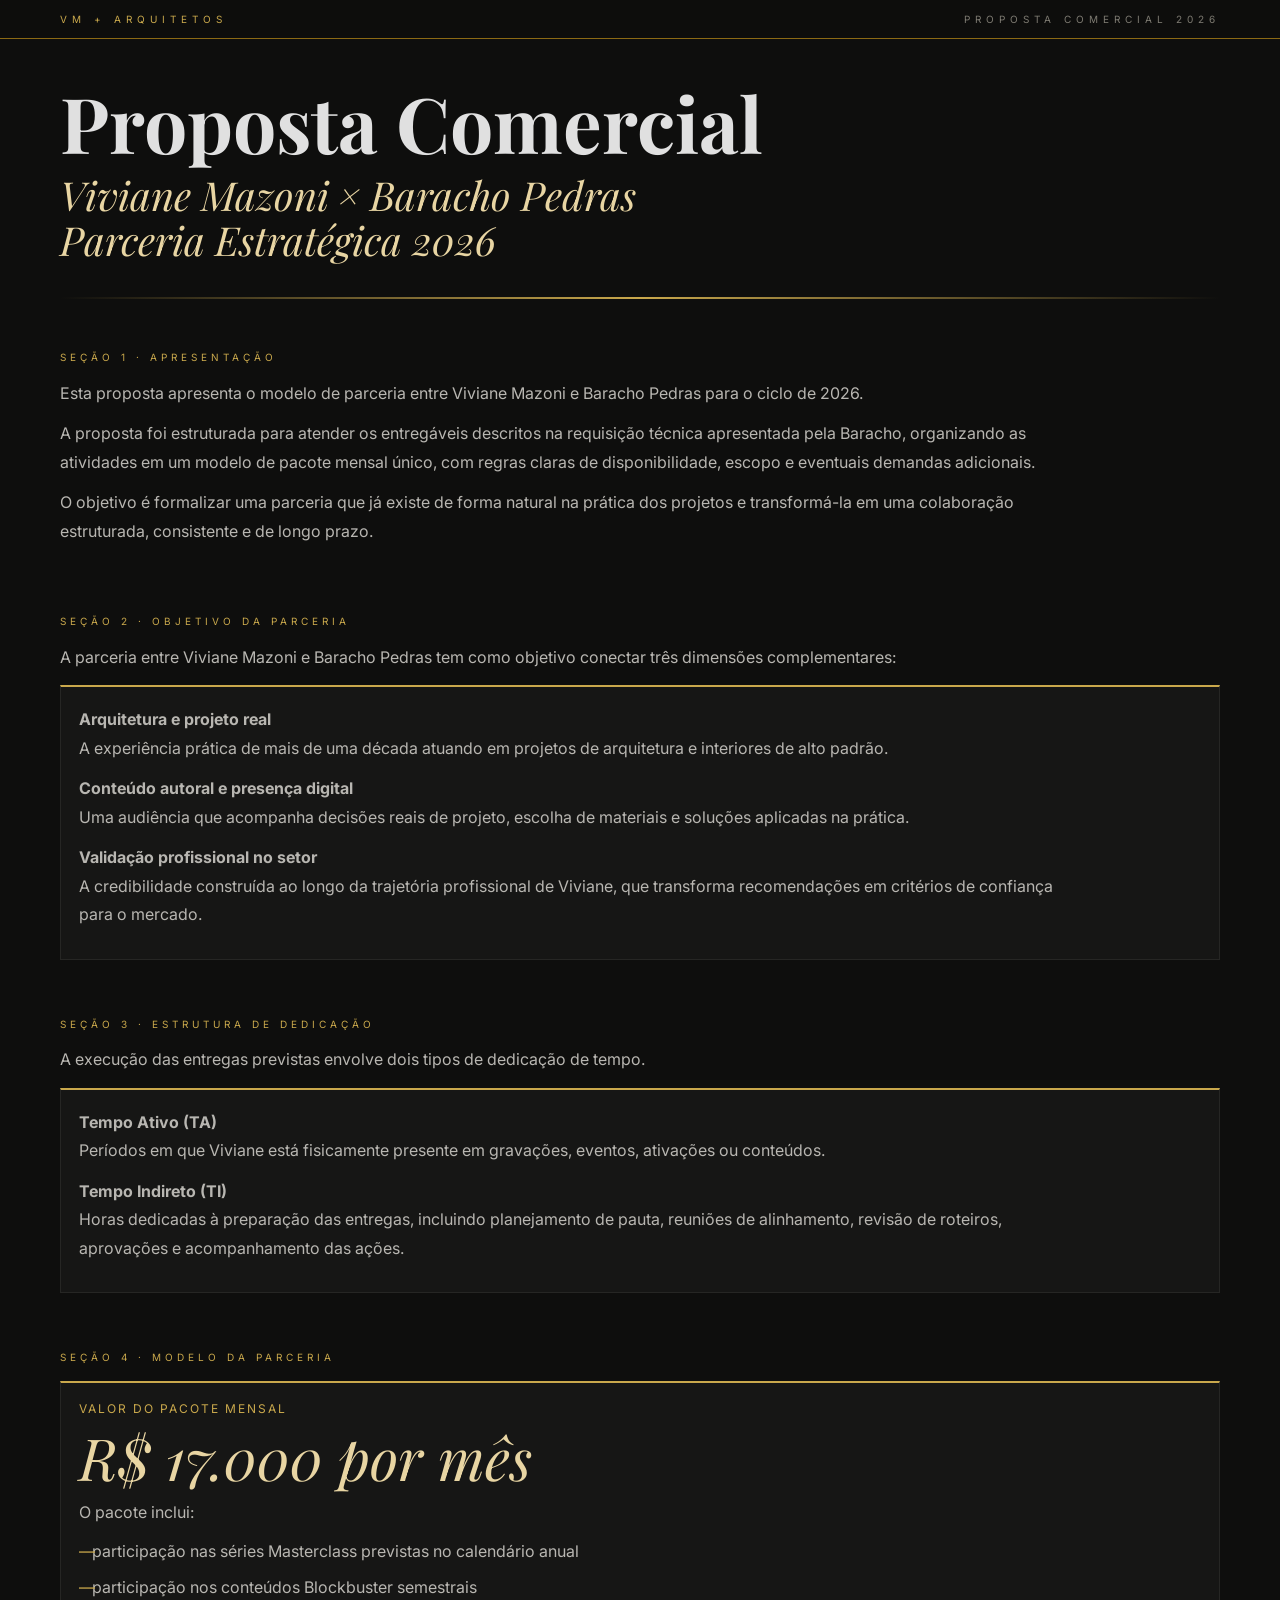
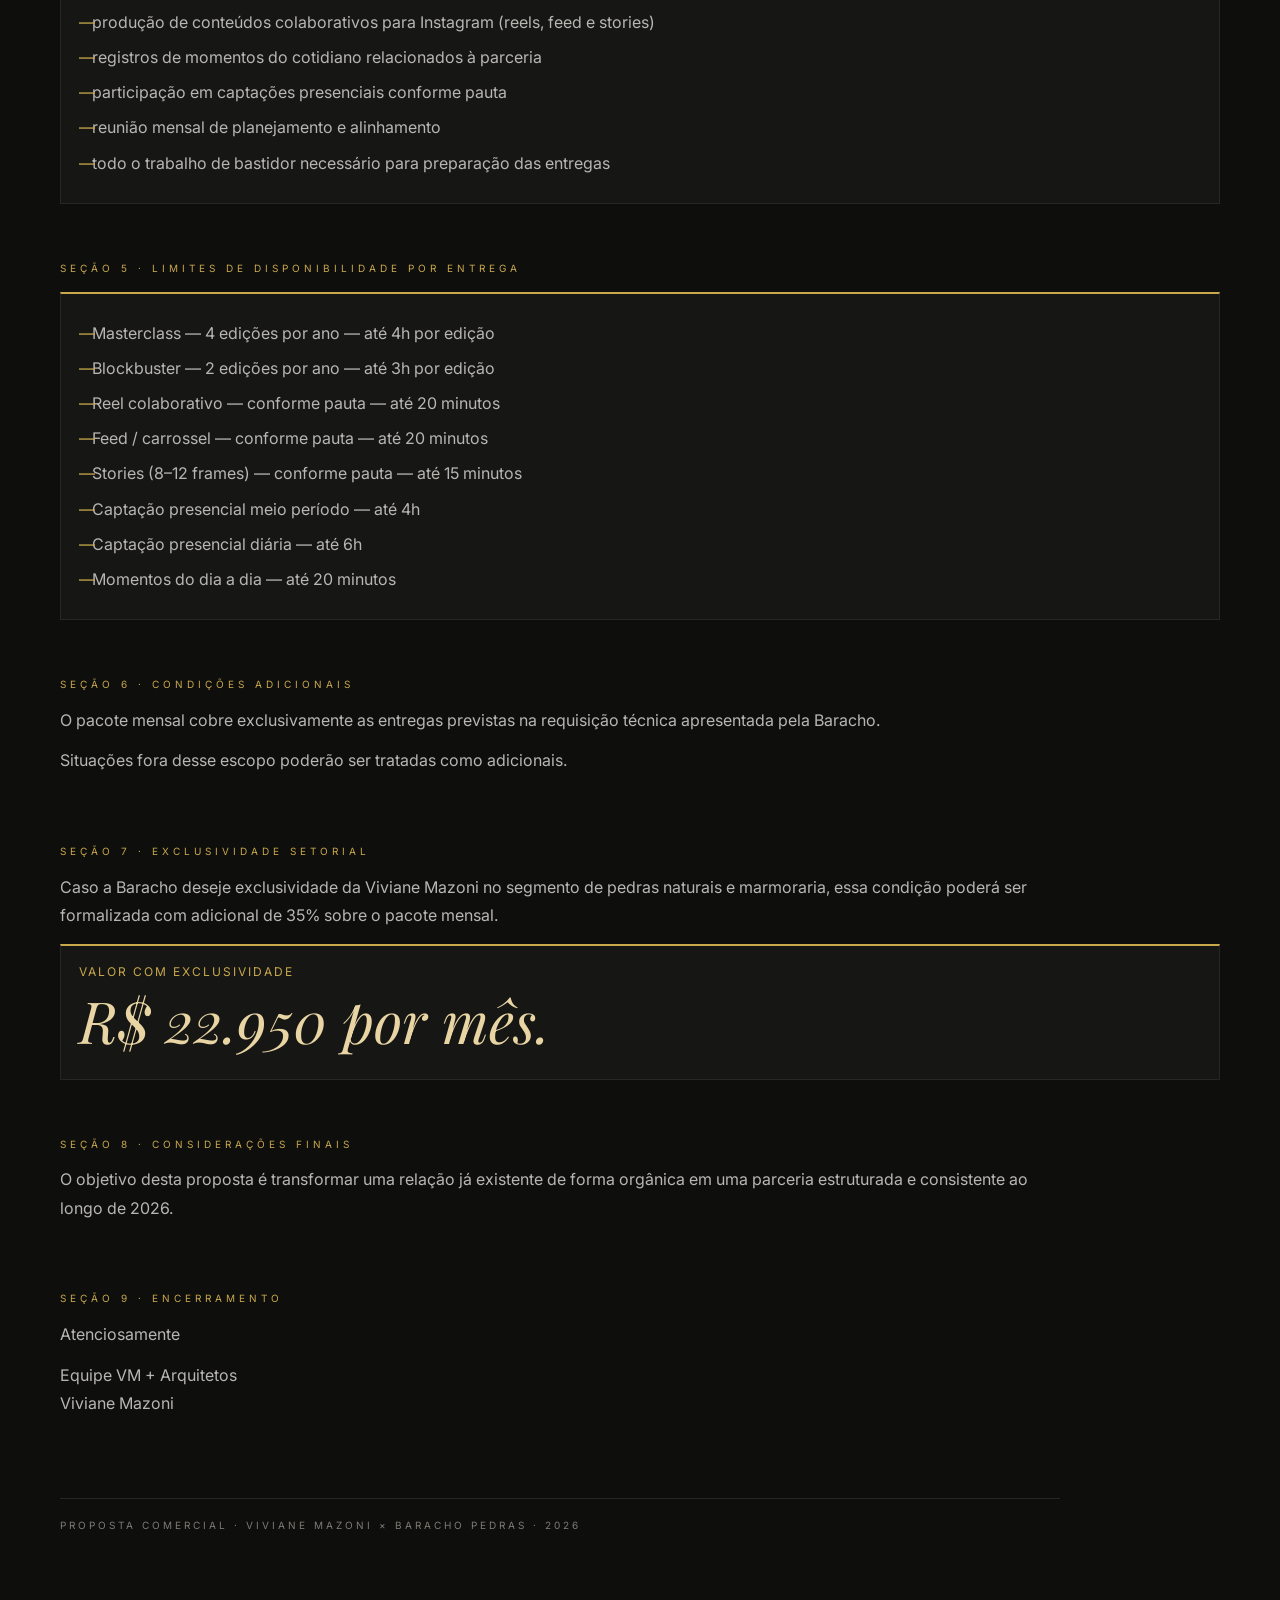
==== proposta-comercial-baracho-2026/index.html @ 2df6ec35 "Converte secao comercial em resumo e cria pagina comercial completa" ====
<!doctype html>
<html lang="pt-BR">
<head>
  <meta charset="utf-8" />
  <meta name="viewport" content="width=device-width, initial-scale=1" />
  <meta name="description" content="Proposta Comercial Viviane Mazoni x Baracho Pedras para parceria estratégica 2026." />
  <title>Proposta Comercial | Viviane Mazoni x Baracho Pedras</title>
  <link rel="preconnect" href="https://fonts.googleapis.com" />
  <link rel="preconnect" href="https://fonts.gstatic.com" crossorigin />
  <link href="https://fonts.googleapis.com/css2?family=Playfair+Display:ital,wght@0,400;0,600;1,400;1,600&family=Inter:wght@300;400;500;600&display=swap" rel="stylesheet" />
  <style>
    :root {
      --bg: #0E0E0D;
      --bg-soft: #121211;
      --card: #161615;
      --line: #262624;
      --gold: #C9A84C;
      --gold-light: #E8D5A3;
      --text: #E0E0E0;
      --text-soft: #B8B6B1;
      --text-muted: #7E7B72;
      --max: 1200px;
    }
    * { box-sizing: border-box; }
    html, body { margin: 0; padding: 0; background: var(--bg); color: var(--text); }
    body { font-family: 'Inter', sans-serif; }

    .topbar {
      position: sticky;
      top: 0;
      z-index: 40;
      background: rgba(14, 14, 13, 0.94);
      border-bottom: 1px solid var(--gold-deep, #8B6914);
      backdrop-filter: blur(6px);
    }
    .topbar-inner {
      max-width: var(--max);
      margin: 0 auto;
      padding: 13px 20px;
      display: flex;
      justify-content: space-between;
      align-items: center;
      gap: 14px;
    }
    .brand, .kit {
      font-size: 10px;
      letter-spacing: 5px;
      text-transform: uppercase;
    }
    .brand { color: var(--gold); }
    .kit { color: var(--text-muted); }

    main {
      max-width: var(--max);
      margin: 0 auto;
      padding: 44px 20px 100px;
    }
    .page-title {
      font-family: 'Playfair Display', serif;
      font-size: clamp(44px, 6vw, 78px);
      line-height: 1.02;
      margin: 0 0 12px;
      color: var(--text);
    }
    .page-sub {
      font-family: 'Playfair Display', serif;
      font-size: clamp(24px, 3.4vw, 40px);
      line-height: 1.12;
      margin: 0;
      color: var(--gold-light);
      font-style: italic;
    }
    .gold-divider {
      height: 2px;
      margin: 34px 0 22px;
      background: linear-gradient(90deg, transparent, var(--gold), transparent);
    }
    section {
      padding: 28px 0;
    }
    .section-tag {
      margin: 0 0 12px;
      font-size: 10px;
      letter-spacing: 4px;
      text-transform: uppercase;
      color: var(--gold);
    }
    h2 {
      margin: 0 0 14px;
      font-family: 'Playfair Display', serif;
      font-size: clamp(34px, 4.4vw, 58px);
      line-height: 1.06;
      font-weight: 400;
      color: var(--text);
    }
    p {
      margin: 0 0 12px;
      color: var(--text-soft);
      line-height: 1.78;
      font-size: 16px;
      max-width: 1000px;
    }
    .card {
      margin-top: 14px;
      border: 1px solid var(--line);
      border-top: 2px solid var(--gold);
      background: var(--card);
      padding: 18px;
    }
    .list {
      margin: 8px 0 0;
      padding: 0;
      list-style: none;
    }
    .list li {
      margin-bottom: 8px;
      color: var(--text-soft);
      line-height: 1.7;
      padding-left: 13px;
      position: relative;
    }
    .list li::before {
      content: "—";
      position: absolute;
      left: 0;
      color: var(--gold);
    }
    .kicker {
      font-family: 'Inter', sans-serif;
      color: var(--gold);
      text-transform: uppercase;
      font-size: 12px;
      letter-spacing: 2px;
      margin-bottom: 10px;
    }
    .value {
      font-family: 'Playfair Display', serif;
      font-style: italic;
      color: var(--gold-light);
      font-size: clamp(36px, 5vw, 58px);
      line-height: 1;
      margin: 12px 0;
    }
    .footer-note {
      margin-top: 40px;
      padding-top: 18px;
      border-top: 1px solid var(--line);
      font-size: 10px;
      letter-spacing: 3px;
      text-transform: uppercase;
      color: var(--text-muted);
    }

    @media (max-width: 768px) {
      main { padding: 32px 14px 84px; }
      p { font-size: 15px; }
    }
  </style>
</head>
<body>
  <header class="topbar">
    <div class="topbar-inner">
      <div class="brand">VM + Arquitetos</div>
      <div class="kit">Proposta Comercial 2026</div>
    </div>
  </header>

  <main>
    <h1 class="page-title">Proposta Comercial</h1>
    <p class="page-sub">Viviane Mazoni × Baracho Pedras<br/>Parceria Estratégica 2026</p>
    <div class="gold-divider"></div>

    <section>
      <p class="section-tag">Seção 1 · Apresentação</p>
      <p>Esta proposta apresenta o modelo de parceria entre Viviane Mazoni e Baracho Pedras para o ciclo de 2026.</p>
      <p>A proposta foi estruturada para atender os entregáveis descritos na requisição técnica apresentada pela Baracho, organizando as atividades em um modelo de pacote mensal único, com regras claras de disponibilidade, escopo e eventuais demandas adicionais.</p>
      <p>O objetivo é formalizar uma parceria que já existe de forma natural na prática dos projetos e transformá-la em uma colaboração estruturada, consistente e de longo prazo.</p>
    </section>

    <section>
      <p class="section-tag">Seção 2 · Objetivo da Parceria</p>
      <p>A parceria entre Viviane Mazoni e Baracho Pedras tem como objetivo conectar três dimensões complementares:</p>
      <div class="card">
        <p><strong>Arquitetura e projeto real</strong><br/>A experiência prática de mais de uma década atuando em projetos de arquitetura e interiores de alto padrão.</p>
        <p><strong>Conteúdo autoral e presença digital</strong><br/>Uma audiência que acompanha decisões reais de projeto, escolha de materiais e soluções aplicadas na prática.</p>
        <p><strong>Validação profissional no setor</strong><br/>A credibilidade construída ao longo da trajetória profissional de Viviane, que transforma recomendações em critérios de confiança para o mercado.</p>
      </div>
    </section>

    <section>
      <p class="section-tag">Seção 3 · Estrutura de Dedicação</p>
      <p>A execução das entregas previstas envolve dois tipos de dedicação de tempo.</p>
      <div class="card">
        <p><strong>Tempo Ativo (TA)</strong><br/>Períodos em que Viviane está fisicamente presente em gravações, eventos, ativações ou conteúdos.</p>
        <p><strong>Tempo Indireto (TI)</strong><br/>Horas dedicadas à preparação das entregas, incluindo planejamento de pauta, reuniões de alinhamento, revisão de roteiros, aprovações e acompanhamento das ações.</p>
      </div>
    </section>

    <section>
      <p class="section-tag">Seção 4 · Modelo da Parceria</p>
      <div class="card">
        <div class="kicker">Valor do pacote mensal</div>
        <div class="value">R$ 17.000 por mês</div>
        <p>O pacote inclui:</p>
        <ul class="list">
          <li>participação nas séries Masterclass previstas no calendário anual</li>
          <li>participação nos conteúdos Blockbuster semestrais</li>
          <li>produção de conteúdos colaborativos para Instagram (reels, feed e stories)</li>
          <li>registros de momentos do cotidiano relacionados à parceria</li>
          <li>participação em captações presenciais conforme pauta</li>
          <li>reunião mensal de planejamento e alinhamento</li>
          <li>todo o trabalho de bastidor necessário para preparação das entregas</li>
        </ul>
      </div>
    </section>

    <section>
      <p class="section-tag">Seção 5 · Limites de Disponibilidade por Entrega</p>
      <div class="card">
        <ul class="list">
          <li>Masterclass — 4 edições por ano — até 4h por edição</li>
          <li>Blockbuster — 2 edições por ano — até 3h por edição</li>
          <li>Reel colaborativo — conforme pauta — até 20 minutos</li>
          <li>Feed / carrossel — conforme pauta — até 20 minutos</li>
          <li>Stories (8–12 frames) — conforme pauta — até 15 minutos</li>
          <li>Captação presencial meio período — até 4h</li>
          <li>Captação presencial diária — até 6h</li>
          <li>Momentos do dia a dia — até 20 minutos</li>
        </ul>
      </div>
    </section>

    <section>
      <p class="section-tag">Seção 6 · Condições Adicionais</p>
      <p>O pacote mensal cobre exclusivamente as entregas previstas na requisição técnica apresentada pela Baracho.</p>
      <p>Situações fora desse escopo poderão ser tratadas como adicionais.</p>
    </section>

    <section>
      <p class="section-tag">Seção 7 · Exclusividade Setorial</p>
      <p>Caso a Baracho deseje exclusividade da Viviane Mazoni no segmento de pedras naturais e marmoraria, essa condição poderá ser formalizada com adicional de 35% sobre o pacote mensal.</p>
      <div class="card">
        <div class="kicker">Valor com exclusividade</div>
        <div class="value">R$ 22.950 por mês.</div>
      </div>
    </section>

    <section>
      <p class="section-tag">Seção 8 · Considerações Finais</p>
      <p>O objetivo desta proposta é transformar uma relação já existente de forma orgânica em uma parceria estruturada e consistente ao longo de 2026.</p>
    </section>

    <section>
      <p class="section-tag">Seção 9 · Encerramento</p>
      <p>Atenciosamente</p>
      <p>Equipe VM + Arquitetos<br/>Viviane Mazoni</p>
    </section>

    <p class="footer-note">Proposta Comercial · Viviane Mazoni × Baracho Pedras · 2026</p>
  </main>
</body>
</html>
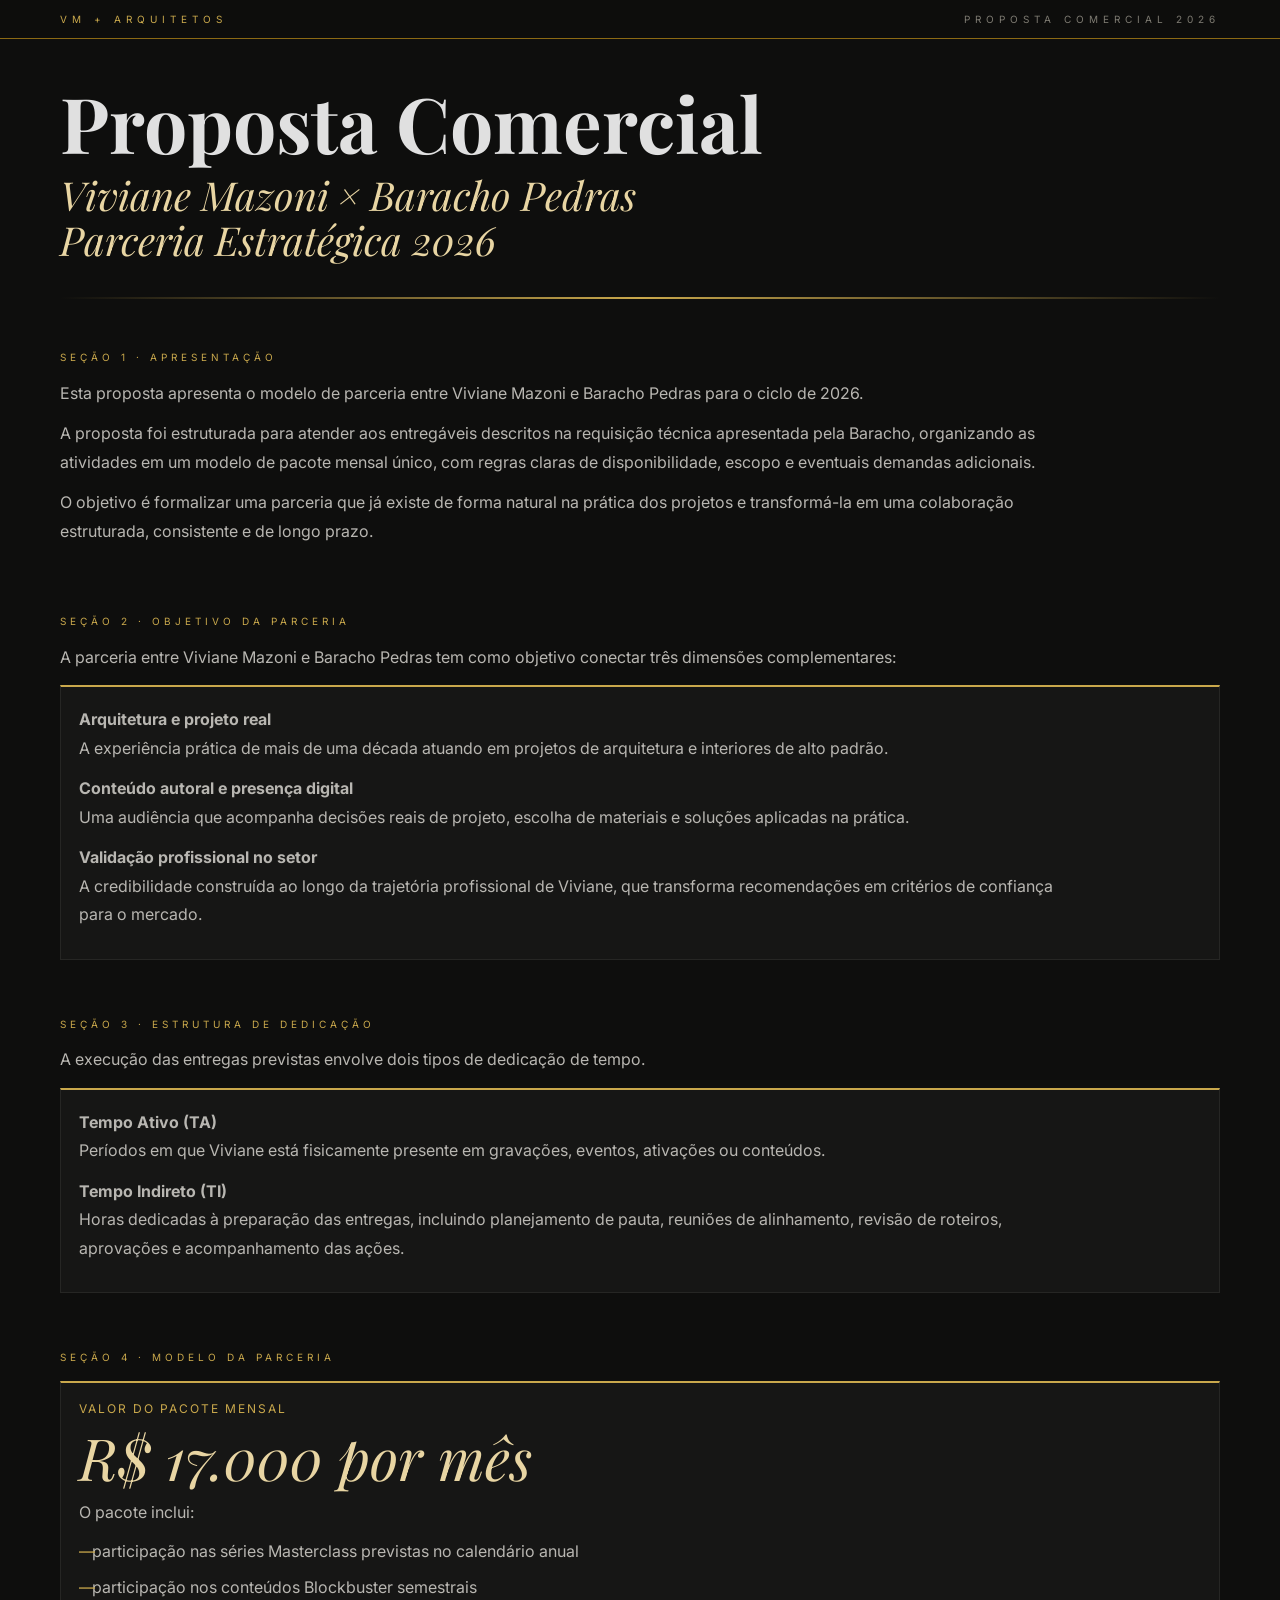
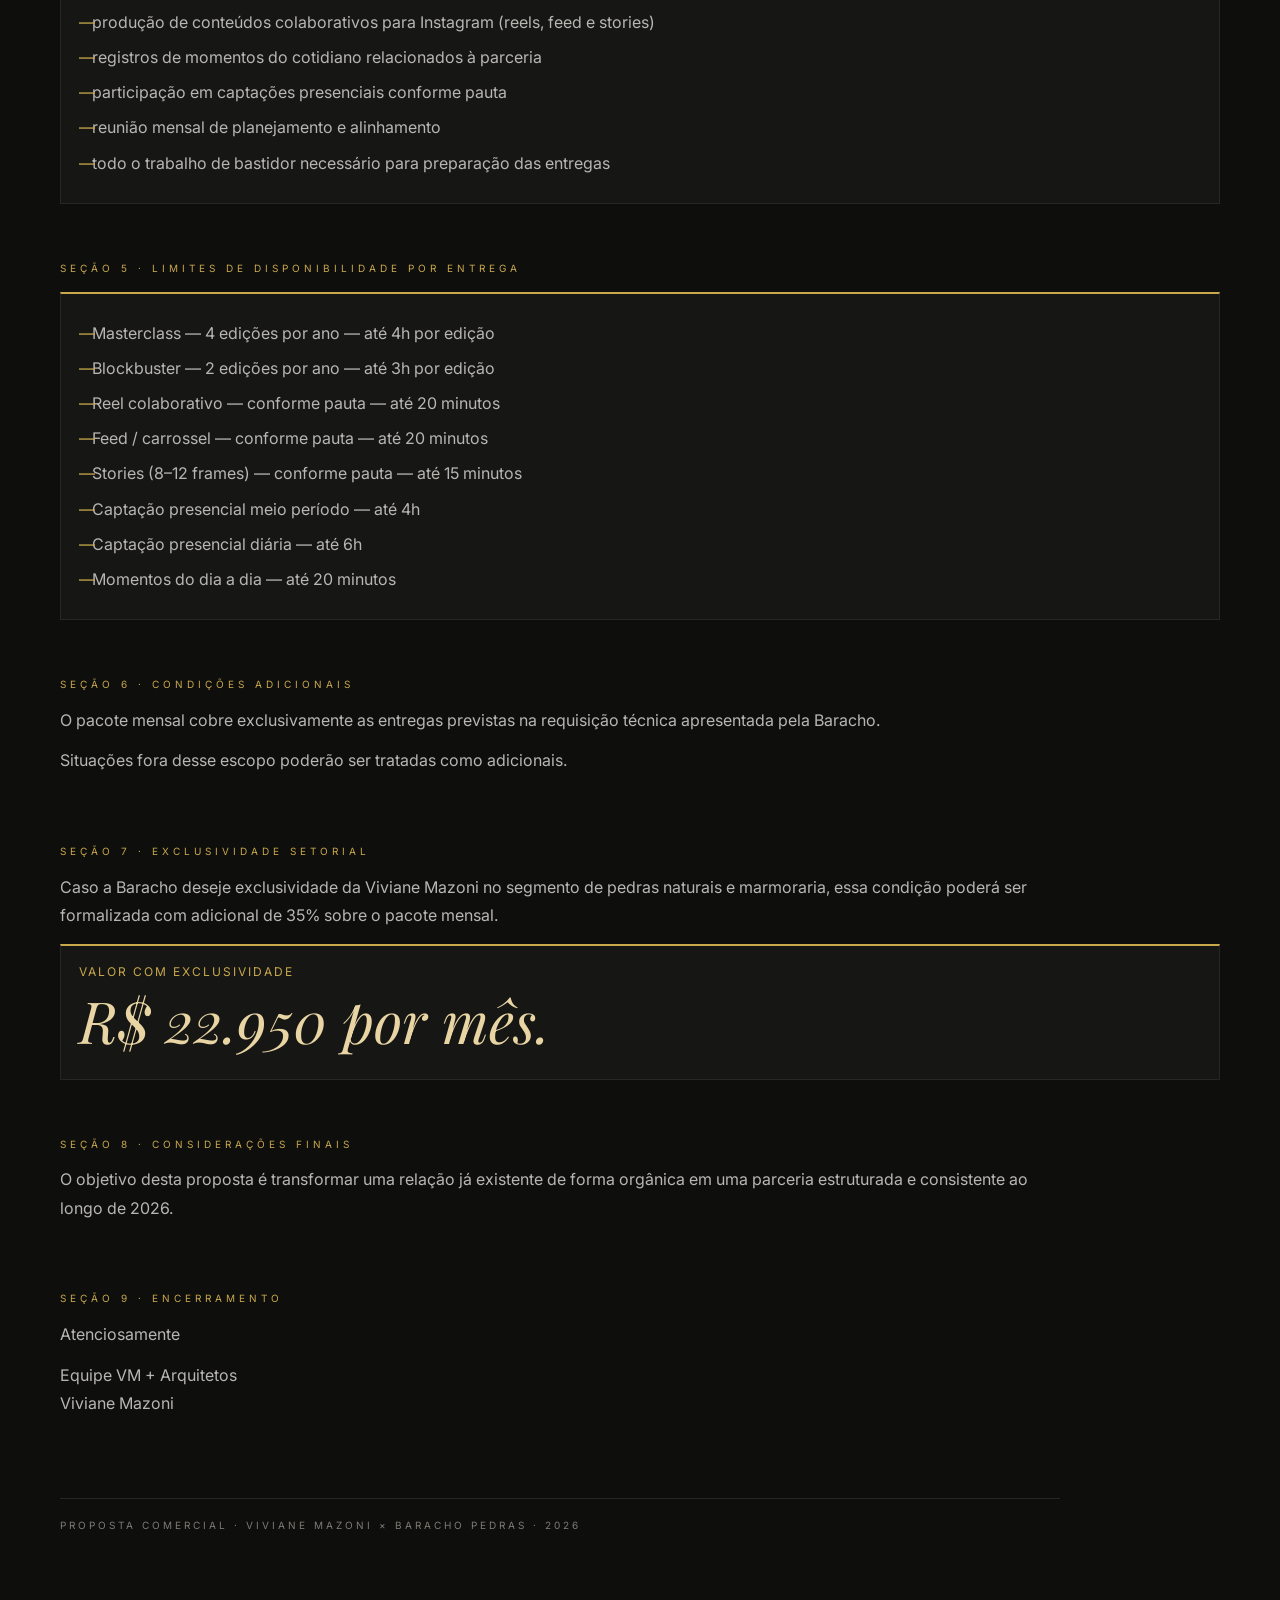
==== commit 4a8c3375: "Revisa portugues da proposta comercial" ====
--- a/proposta-comercial-baracho-2026/index.html
+++ b/proposta-comercial-baracho-2026/index.html
@@ -173,7 +173,7 @@
     <section>
       <p class="section-tag">Seção 1 · Apresentação</p>
       <p>Esta proposta apresenta o modelo de parceria entre Viviane Mazoni e Baracho Pedras para o ciclo de 2026.</p>
-      <p>A proposta foi estruturada para atender os entregáveis descritos na requisição técnica apresentada pela Baracho, organizando as atividades em um modelo de pacote mensal único, com regras claras de disponibilidade, escopo e eventuais demandas adicionais.</p>
+      <p>A proposta foi estruturada para atender aos entregáveis descritos na requisição técnica apresentada pela Baracho, organizando as atividades em um modelo de pacote mensal único, com regras claras de disponibilidade, escopo e eventuais demandas adicionais.</p>
       <p>O objetivo é formalizar uma parceria que já existe de forma natural na prática dos projetos e transformá-la em uma colaboração estruturada, consistente e de longo prazo.</p>
     </section>
 
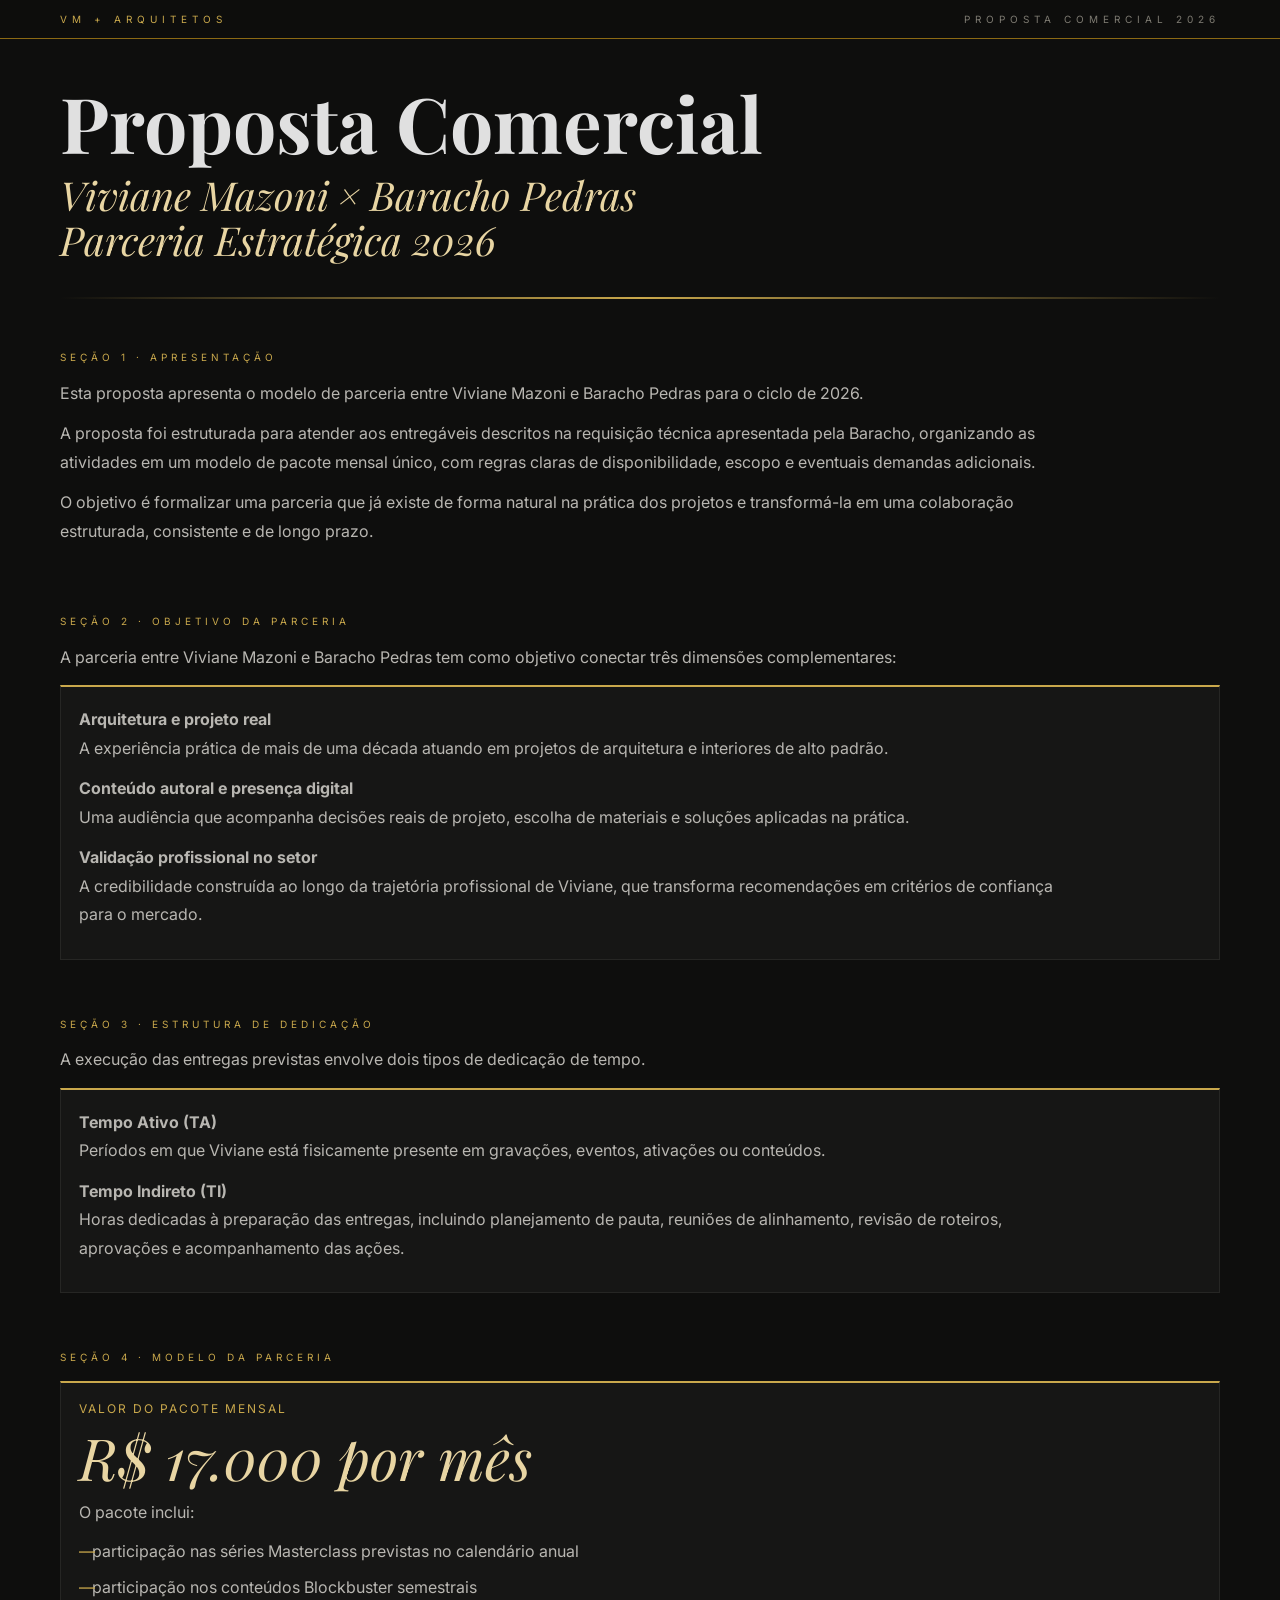
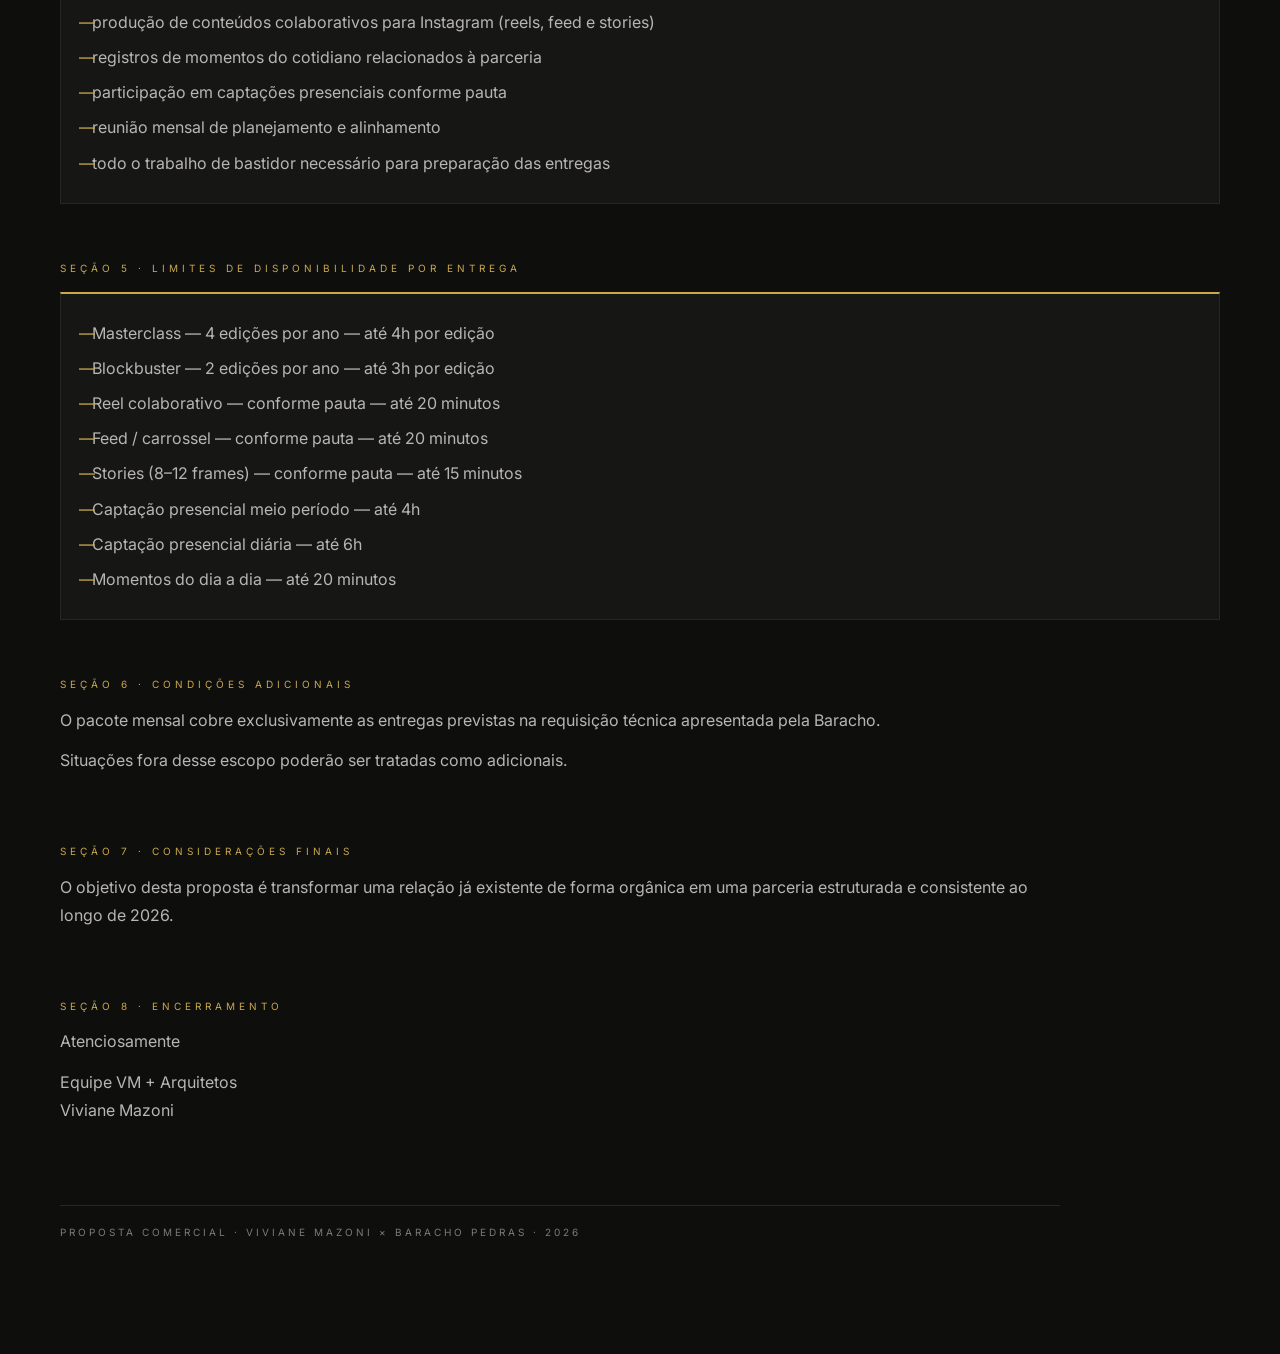
==== commit 326f1cbc: "Remove secao de exclusividade da proposta comercial" ====
--- a/proposta-comercial-baracho-2026/index.html
+++ b/proposta-comercial-baracho-2026/index.html
@@ -237,21 +237,12 @@
     </section>
 
     <section>
-      <p class="section-tag">Seção 7 · Exclusividade Setorial</p>
-      <p>Caso a Baracho deseje exclusividade da Viviane Mazoni no segmento de pedras naturais e marmoraria, essa condição poderá ser formalizada com adicional de 35% sobre o pacote mensal.</p>
-      <div class="card">
-        <div class="kicker">Valor com exclusividade</div>
-        <div class="value">R$ 22.950 por mês.</div>
-      </div>
-    </section>
-
-    <section>
-      <p class="section-tag">Seção 8 · Considerações Finais</p>
+      <p class="section-tag">Seção 7 · Considerações Finais</p>
       <p>O objetivo desta proposta é transformar uma relação já existente de forma orgânica em uma parceria estruturada e consistente ao longo de 2026.</p>
     </section>
 
     <section>
-      <p class="section-tag">Seção 9 · Encerramento</p>
+      <p class="section-tag">Seção 8 · Encerramento</p>
       <p>Atenciosamente</p>
       <p>Equipe VM + Arquitetos<br/>Viviane Mazoni</p>
     </section>
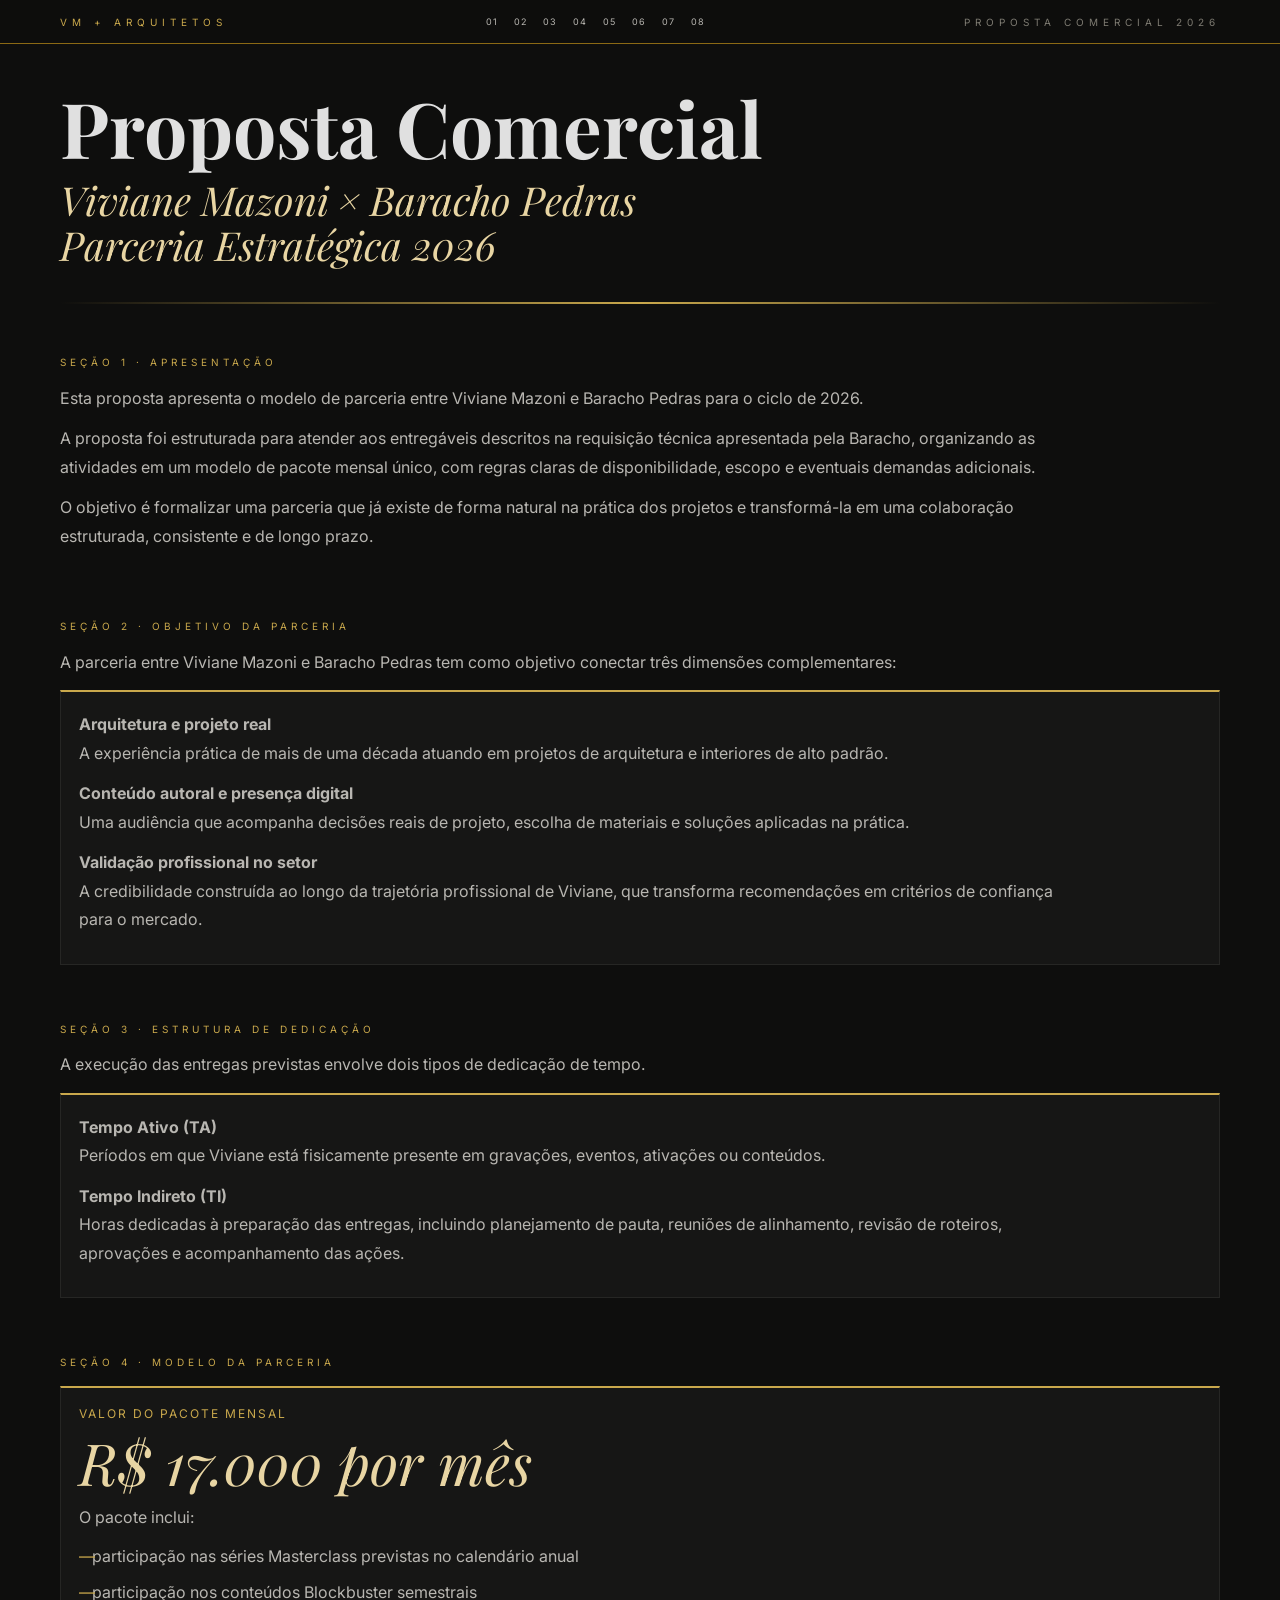
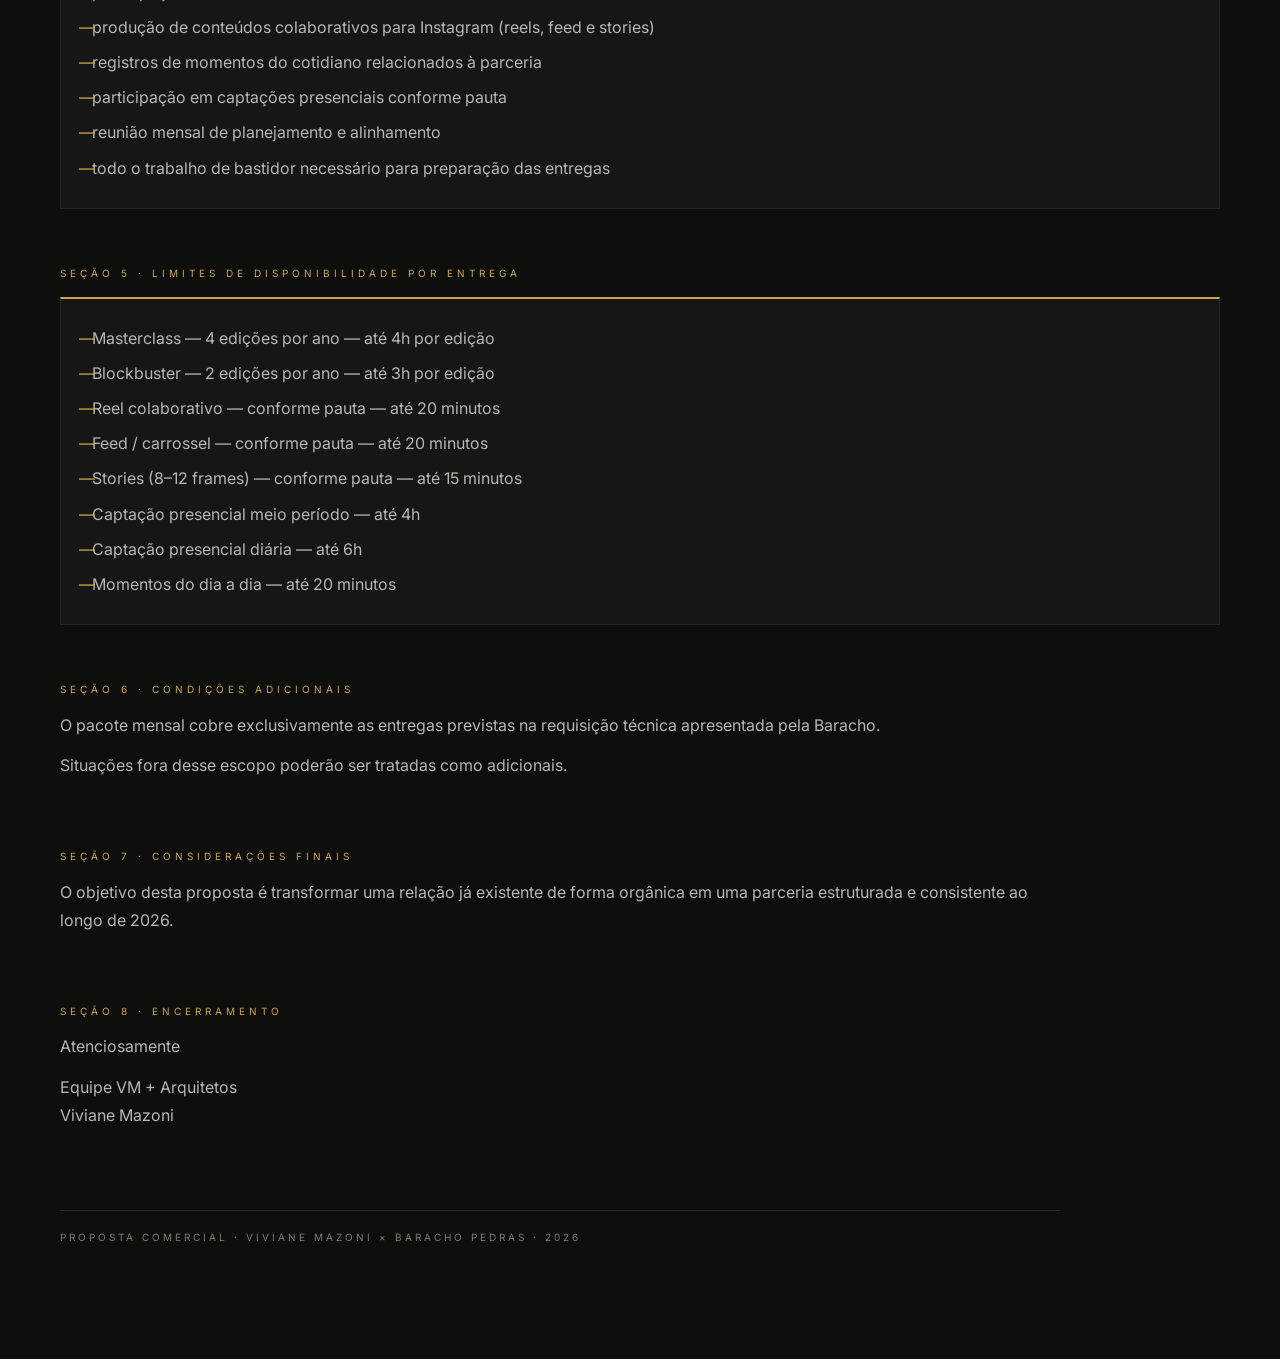
==== commit 9c434d89: "Adiciona menu numerado clicavel na proposta comercial" ====
--- a/proposta-comercial-baracho-2026/index.html
+++ b/proposta-comercial-baracho-2026/index.html
@@ -49,6 +49,21 @@
     }
     .brand { color: var(--gold); }
     .kit { color: var(--text-muted); }
+    .jump-nav {
+      display: flex;
+      gap: 8px;
+      align-items: center;
+    }
+    .jump-nav a {
+      color: var(--text-soft);
+      text-decoration: none;
+      font-size: 9px;
+      letter-spacing: 1px;
+      text-transform: uppercase;
+      padding: 3px 4px;
+      transition: color .25s ease;
+    }
+    .jump-nav a:hover { color: var(--gold-light); }
 
     main {
       max-width: var(--max);
@@ -154,6 +169,7 @@
     @media (max-width: 768px) {
       main { padding: 32px 14px 84px; }
       p { font-size: 15px; }
+      .jump-nav { display: none; }
     }
   </style>
 </head>
@@ -161,6 +177,16 @@
   <header class="topbar">
     <div class="topbar-inner">
       <div class="brand">VM + Arquitetos</div>
+      <nav class="jump-nav" aria-label="Navegação por seções">
+        <a href="#s1">01</a>
+        <a href="#s2">02</a>
+        <a href="#s3">03</a>
+        <a href="#s4">04</a>
+        <a href="#s5">05</a>
+        <a href="#s6">06</a>
+        <a href="#s7">07</a>
+        <a href="#s8">08</a>
+      </nav>
       <div class="kit">Proposta Comercial 2026</div>
     </div>
   </header>
@@ -170,14 +196,14 @@
     <p class="page-sub">Viviane Mazoni × Baracho Pedras<br/>Parceria Estratégica 2026</p>
     <div class="gold-divider"></div>
 
-    <section>
+    <section id="s1">
       <p class="section-tag">Seção 1 · Apresentação</p>
       <p>Esta proposta apresenta o modelo de parceria entre Viviane Mazoni e Baracho Pedras para o ciclo de 2026.</p>
       <p>A proposta foi estruturada para atender aos entregáveis descritos na requisição técnica apresentada pela Baracho, organizando as atividades em um modelo de pacote mensal único, com regras claras de disponibilidade, escopo e eventuais demandas adicionais.</p>
       <p>O objetivo é formalizar uma parceria que já existe de forma natural na prática dos projetos e transformá-la em uma colaboração estruturada, consistente e de longo prazo.</p>
     </section>
 
-    <section>
+    <section id="s2">
       <p class="section-tag">Seção 2 · Objetivo da Parceria</p>
       <p>A parceria entre Viviane Mazoni e Baracho Pedras tem como objetivo conectar três dimensões complementares:</p>
       <div class="card">
@@ -187,7 +213,7 @@
       </div>
     </section>
 
-    <section>
+    <section id="s3">
       <p class="section-tag">Seção 3 · Estrutura de Dedicação</p>
       <p>A execução das entregas previstas envolve dois tipos de dedicação de tempo.</p>
       <div class="card">
@@ -196,7 +222,7 @@
       </div>
     </section>
 
-    <section>
+    <section id="s4">
       <p class="section-tag">Seção 4 · Modelo da Parceria</p>
       <div class="card">
         <div class="kicker">Valor do pacote mensal</div>
@@ -214,7 +240,7 @@
       </div>
     </section>
 
-    <section>
+    <section id="s5">
       <p class="section-tag">Seção 5 · Limites de Disponibilidade por Entrega</p>
       <div class="card">
         <ul class="list">
@@ -230,18 +256,18 @@
       </div>
     </section>
 
-    <section>
+    <section id="s6">
       <p class="section-tag">Seção 6 · Condições Adicionais</p>
       <p>O pacote mensal cobre exclusivamente as entregas previstas na requisição técnica apresentada pela Baracho.</p>
       <p>Situações fora desse escopo poderão ser tratadas como adicionais.</p>
     </section>
 
-    <section>
+    <section id="s7">
       <p class="section-tag">Seção 7 · Considerações Finais</p>
       <p>O objetivo desta proposta é transformar uma relação já existente de forma orgânica em uma parceria estruturada e consistente ao longo de 2026.</p>
     </section>
 
-    <section>
+    <section id="s8">
       <p class="section-tag">Seção 8 · Encerramento</p>
       <p>Atenciosamente</p>
       <p>Equipe VM + Arquitetos<br/>Viviane Mazoni</p>
